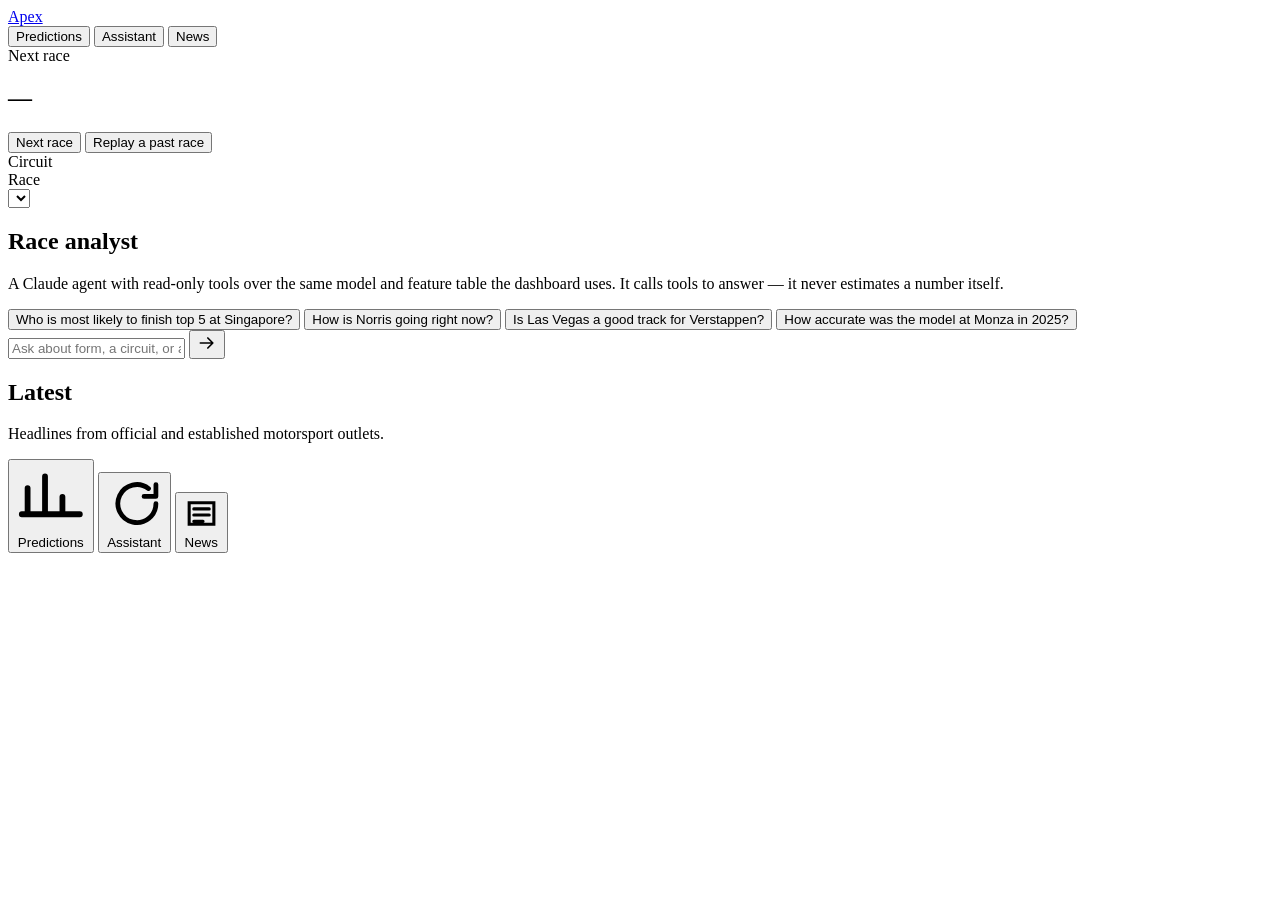
==== webapp/static/index.html @ 256c5e65 "Add web app over the trained top-5 model Serves three things from one FastAPI process: a determinist" ====
<!doctype html>
<html lang="en">
<head>
<meta charset="utf-8">
<meta name="viewport" content="width=device-width, initial-scale=1, viewport-fit=cover">
<title>Apex — F1 Top-5 Predictions</title>
<meta name="description" content="Machine-learning top-5 finish predictions for Formula 1, from pre-qualifying form alone.">
<link rel="stylesheet" href="/styles.css">
</head>
<body>

<header class="nav">
  <div class="nav__inner">
    <a class="brand" href="#" data-tab="predictions">
      <span class="brand__mark" aria-hidden="true"></span>
      <span class="brand__name">Apex</span>
    </a>
    <nav class="nav__tabs" role="tablist">
      <button class="nav__tab is-active" data-tab="predictions" role="tab">Predictions</button>
      <button class="nav__tab" data-tab="assistant" role="tab">Assistant</button>
      <button class="nav__tab" data-tab="news" role="tab">News</button>
    </nav>
    <div class="nav__status" id="nav-status" title="Data status"></div>
  </div>
</header>

<main id="main">

  <!-- ============================ PREDICTIONS ============================ -->
  <section class="tab is-active" id="tab-predictions" role="tabpanel">

    <div class="hero" id="hero">
      <div class="hero__art" id="hero-art" aria-hidden="true"></div>
      <div class="hero__scrim"></div>
      <div class="hero__body">
        <div class="hero__eyebrow" id="hero-eyebrow">Next race</div>
        <h1 class="hero__title" id="hero-title">—</h1>
        <div class="hero__meta" id="hero-meta"></div>
      </div>
    </div>

    <div class="wrap">
      <div class="segmented" role="tablist" aria-label="Prediction mode">
        <button class="segmented__opt is-active" data-mode="upcoming">Next race</button>
        <button class="segmented__opt" data-mode="replay">Replay a past race</button>
      </div>

      <div class="picker" id="picker-upcoming">
        <div class="picker__label">Circuit</div>
        <div class="chips" id="circuit-chips"></div>
      </div>

      <div class="picker is-hidden" id="picker-replay">
        <div class="picker__label">Race</div>
        <select class="select" id="race-select"></select>
      </div>

      <div class="notice is-hidden" id="predictions-notice"></div>

      <div class="scoreline is-hidden" id="scoreline"></div>

      <div class="grid" id="driver-list"></div>

      <p class="footnote" id="predictions-footnote"></p>
    </div>
  </section>

  <!-- ============================= ASSISTANT ============================= -->
  <section class="tab" id="tab-assistant" role="tabpanel">
    <div class="wrap wrap--narrow">
      <div class="pagehead">
        <h2 class="pagehead__title">Race analyst</h2>
        <p class="pagehead__sub">
          A Claude agent with read-only tools over the same model and feature table the
          dashboard uses. It calls tools to answer — it never estimates a number itself.
        </p>
      </div>

      <div class="notice is-hidden" id="assistant-notice"></div>

      <div class="chat" id="chat"></div>

      <div class="suggestions" id="suggestions">
        <button class="chip chip--ghost">Who is most likely to finish top 5 at Singapore?</button>
        <button class="chip chip--ghost">How is Norris going right now?</button>
        <button class="chip chip--ghost">Is Las Vegas a good track for Verstappen?</button>
        <button class="chip chip--ghost">How accurate was the model at Monza in 2025?</button>
      </div>

      <form class="composer" id="composer">
        <input class="composer__input" id="composer-input" autocomplete="off"
               placeholder="Ask about form, a circuit, or a prediction…">
        <button class="composer__send" id="composer-send" aria-label="Send">
          <svg viewBox="0 0 24 24" width="20" height="20" aria-hidden="true">
            <path d="M4 12h15M13 6l6 6-6 6" fill="none" stroke="currentColor"
                  stroke-width="2" stroke-linecap="round" stroke-linejoin="round"/>
          </svg>
        </button>
      </form>
    </div>
  </section>

  <!-- =============================== NEWS =============================== -->
  <section class="tab" id="tab-news" role="tabpanel">
    <div class="wrap">
      <div class="pagehead">
        <h2 class="pagehead__title">Latest</h2>
        <p class="pagehead__sub" id="news-sources">Headlines from official and established motorsport outlets.</p>
      </div>
      <div class="notice is-hidden" id="news-notice"></div>
      <div class="news" id="news-list"></div>
    </div>
  </section>

</main>

<nav class="tabbar">
  <button class="tabbar__tab is-active" data-tab="predictions">
    <svg viewBox="0 0 24 24" aria-hidden="true"><path d="M4 18V9M10 18V5M16 18v-6M22 18H2" fill="none" stroke="currentColor" stroke-width="2" stroke-linecap="round"/></svg>
    <span>Predictions</span>
  </button>
  <button class="tabbar__tab" data-tab="assistant">
    <svg viewBox="0 0 24 24" aria-hidden="true"><path d="M21 12a8 8 0 1 1-3.1-6.3M21 4v5h-5" fill="none" stroke="currentColor" stroke-width="2" stroke-linecap="round" stroke-linejoin="round"/></svg>
    <span>Assistant</span>
  </button>
  <button class="tabbar__tab" data-tab="news">
    <svg viewBox="0 0 24 24" aria-hidden="true"><path d="M4 5h16v14H4zM7 9h10M7 13h10M7 17h6" fill="none" stroke="currentColor" stroke-width="2" stroke-linecap="round"/></svg>
    <span>News</span>
  </button>
</nav>

<script src="/app.js"></script>
</body>
</html>
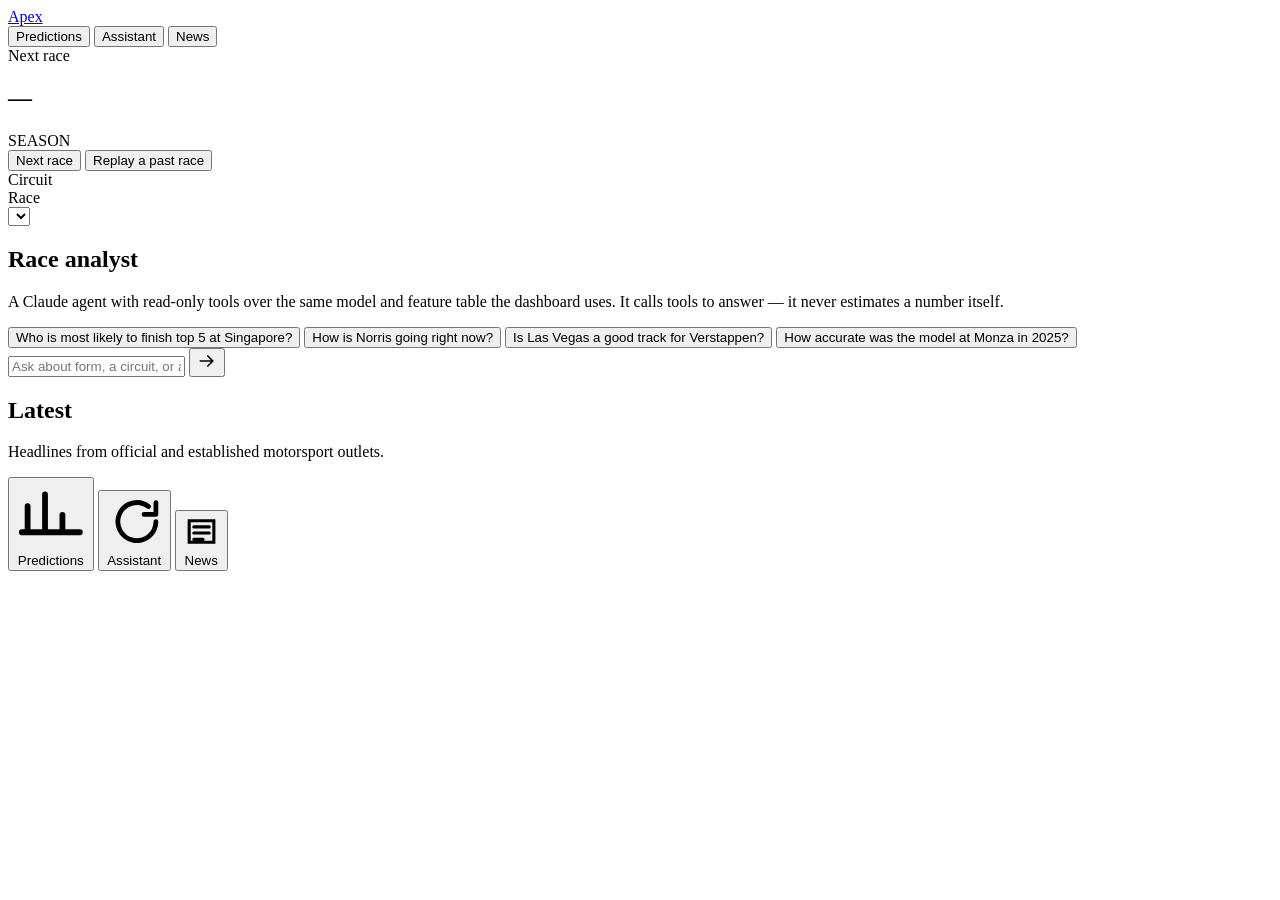
==== commit dc748c72: "Add driver/team photos, a season progress strip, and news filtering Three additions to the site:  - " ====
--- a/webapp/static/index.html
+++ b/webapp/static/index.html
@@ -40,6 +40,11 @@
     </div>
 
     <div class="wrap">
+      <div class="season is-hidden" id="season">
+        <div class="season__label" id="season-label">SEASON</div>
+        <div class="season__track" id="season-track"></div>
+      </div>
+
       <div class="segmented" role="tablist" aria-label="Prediction mode">
         <button class="segmented__opt is-active" data-mode="upcoming">Next race</button>
         <button class="segmented__opt" data-mode="replay">Replay a past race</button>
@@ -107,6 +112,7 @@
         <h2 class="pagehead__title">Latest</h2>
         <p class="pagehead__sub" id="news-sources">Headlines from official and established motorsport outlets.</p>
       </div>
+      <div class="chips" id="news-filter"></div>
       <div class="notice is-hidden" id="news-notice"></div>
       <div class="news" id="news-list"></div>
     </div>
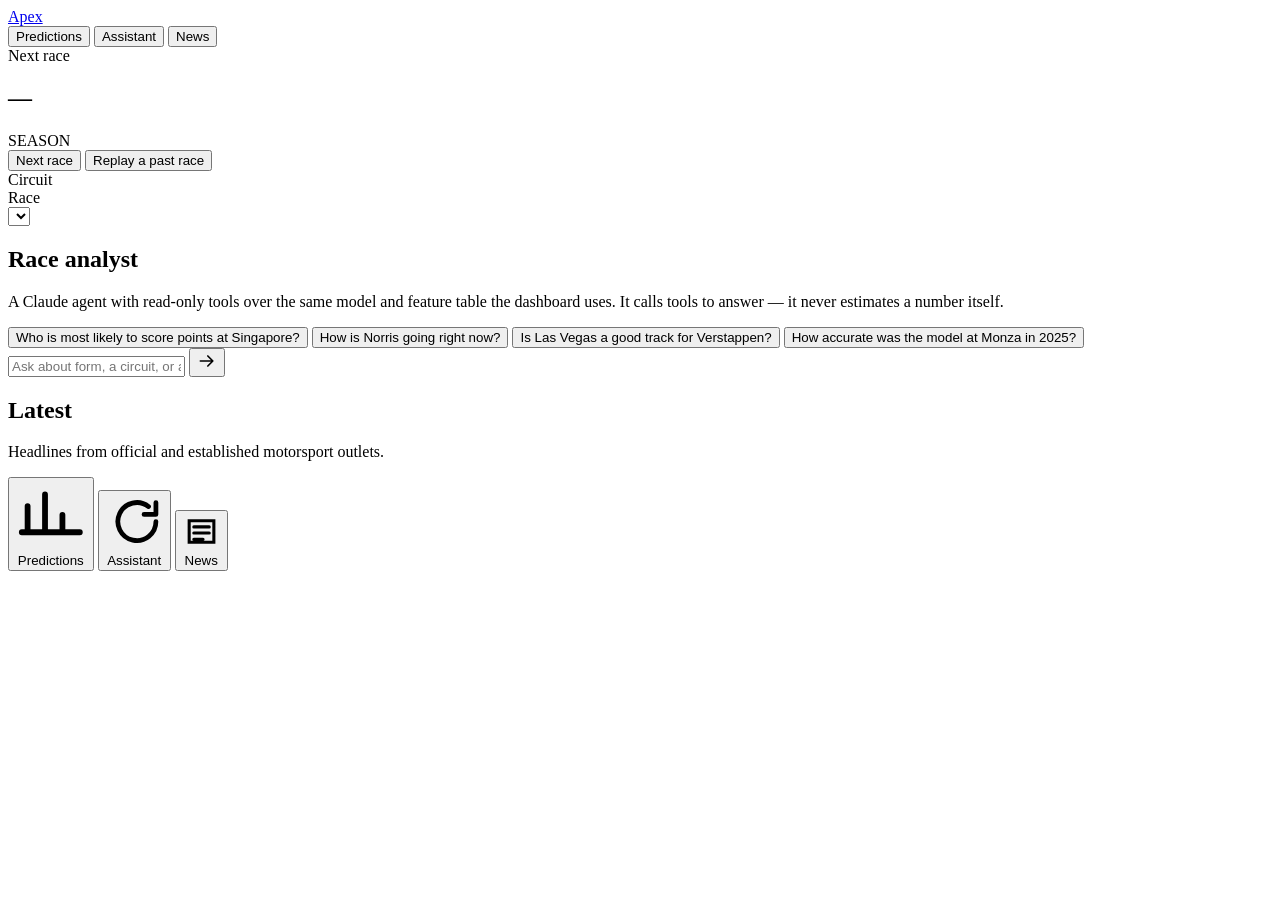
==== commit f08d1726: "Retarget the model to top-10/points, drop Autosport, widen news errors Redefines the model's target " ====
--- a/webapp/static/index.html
+++ b/webapp/static/index.html
@@ -3,8 +3,8 @@
 <head>
 <meta charset="utf-8">
 <meta name="viewport" content="width=device-width, initial-scale=1, viewport-fit=cover">
-<title>Apex — F1 Top-5 Predictions</title>
-<meta name="description" content="Machine-learning top-5 finish predictions for Formula 1, from pre-qualifying form alone.">
+<title>Apex — F1 Points-Finish Predictions</title>
+<meta name="description" content="Machine-learning points-finish (top 10) predictions for Formula 1, from pre-qualifying form alone.">
 <link rel="stylesheet" href="/styles.css">
 </head>
 <body>
@@ -86,7 +86,7 @@
       <div class="chat" id="chat"></div>
 
       <div class="suggestions" id="suggestions">
-        <button class="chip chip--ghost">Who is most likely to finish top 5 at Singapore?</button>
+        <button class="chip chip--ghost">Who is most likely to score points at Singapore?</button>
         <button class="chip chip--ghost">How is Norris going right now?</button>
         <button class="chip chip--ghost">Is Las Vegas a good track for Verstappen?</button>
         <button class="chip chip--ghost">How accurate was the model at Monza in 2025?</button>
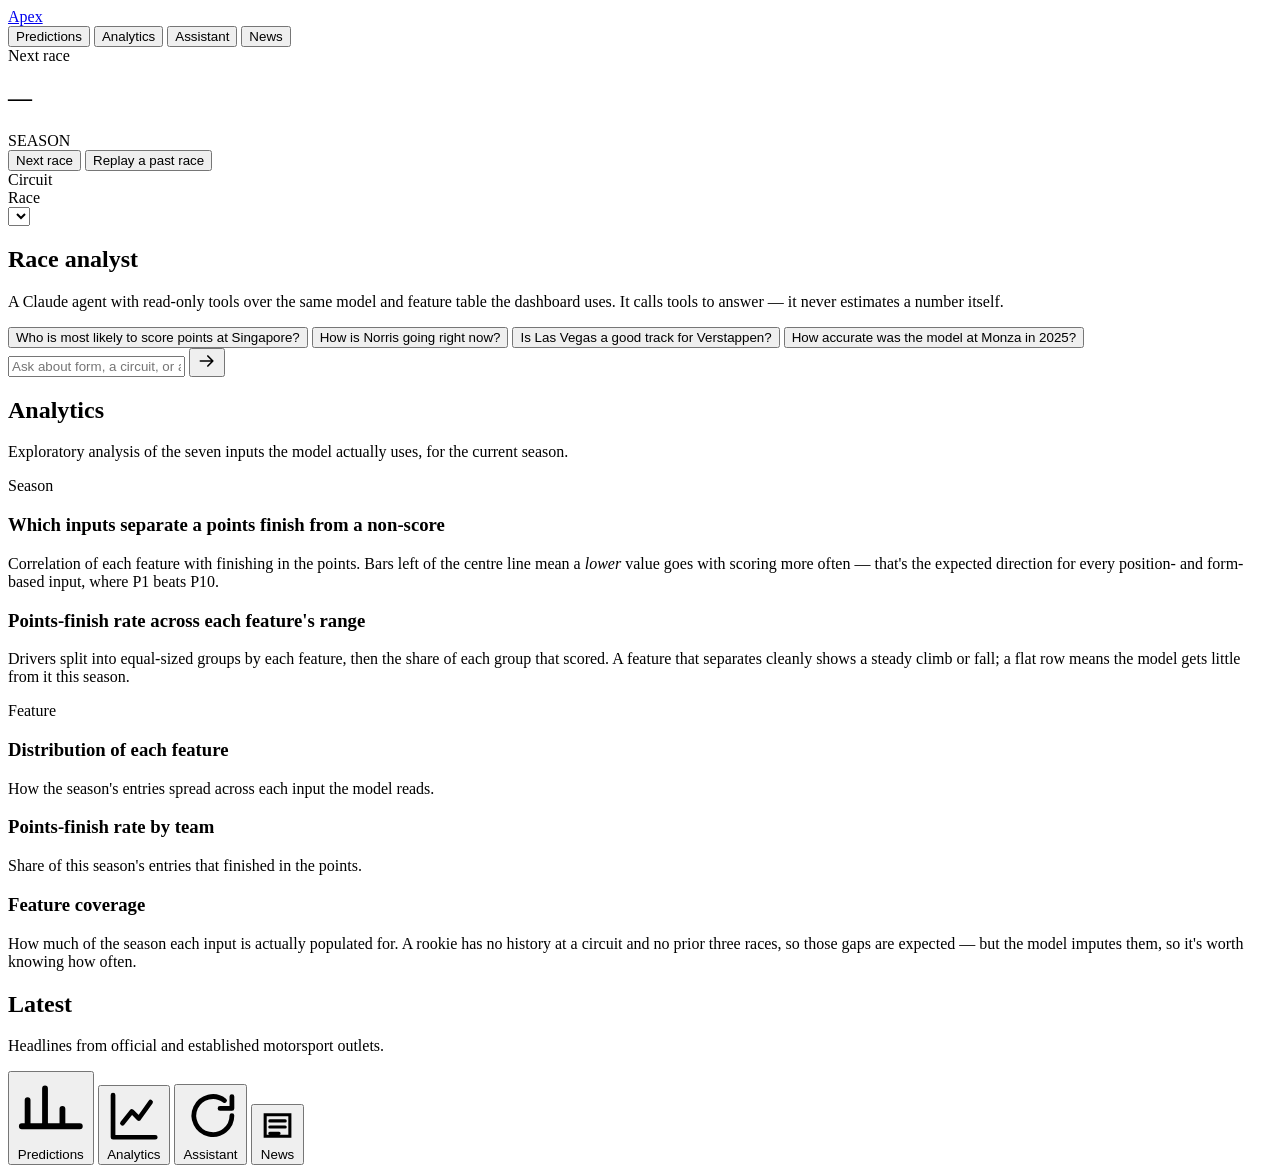
==== commit a05cbb18: "Add a current-season analytics page, shared with the notebook The dashboard showed what the model pr" ====
--- a/webapp/static/index.html
+++ b/webapp/static/index.html
@@ -17,6 +17,7 @@
     </a>
     <nav class="nav__tabs" role="tablist">
       <button class="nav__tab is-active" data-tab="predictions" role="tab">Predictions</button>
+      <button class="nav__tab" data-tab="analytics" role="tab">Analytics</button>
       <button class="nav__tab" data-tab="assistant" role="tab">Assistant</button>
       <button class="nav__tab" data-tab="news" role="tab">News</button>
     </nav>
@@ -105,6 +106,83 @@
     </div>
   </section>
 
+  <!-- ============================= ANALYTICS ============================= -->
+  <section class="tab" id="tab-analytics" role="tabpanel">
+    <div class="wrap">
+      <div class="pagehead">
+        <h2 class="pagehead__title">Analytics</h2>
+        <p class="pagehead__sub" id="analytics-sub">
+          Exploratory analysis of the seven inputs the model actually uses, for the current season.
+        </p>
+      </div>
+
+      <div class="picker" id="analytics-season">
+        <div class="picker__label">Season</div>
+        <div class="chips" id="analytics-years"></div>
+      </div>
+
+      <div class="notice is-hidden" id="analytics-notice"></div>
+
+      <div class="statcards" id="analytics-cards"></div>
+
+      <div class="panel">
+        <div class="panel__head">
+          <h3 class="panel__title">Which inputs separate a points finish from a non-score</h3>
+          <p class="panel__sub">
+            Correlation of each feature with finishing in the points. Bars left of the centre line mean a
+            <i>lower</i> value goes with scoring more often — that's the expected direction for every
+            position- and form-based input, where P1 beats P10.
+          </p>
+        </div>
+        <div id="chart-correlation"></div>
+      </div>
+
+      <div class="panel">
+        <div class="panel__head">
+          <h3 class="panel__title">Points-finish rate across each feature's range</h3>
+          <p class="panel__sub">
+            Drivers split into equal-sized groups by each feature, then the share of each group that
+            scored. A feature that separates cleanly shows a steady climb or fall; a flat row means the
+            model gets little from it this season.
+          </p>
+        </div>
+        <div class="picker__label" style="margin-bottom:9px">Feature</div>
+        <div class="chips" id="analytics-feature-chips"></div>
+        <div id="chart-bucket"></div>
+      </div>
+
+      <div class="panel">
+        <div class="panel__head">
+          <h3 class="panel__title">Distribution of each feature</h3>
+          <p class="panel__sub">How the season's entries spread across each input the model reads.</p>
+        </div>
+        <div class="smallmultiples" id="chart-distributions"></div>
+      </div>
+
+      <div class="panel">
+        <div class="panel__head">
+          <h3 class="panel__title">Points-finish rate by team</h3>
+          <p class="panel__sub">Share of this season's entries that finished in the points.</p>
+        </div>
+        <div id="chart-teams"></div>
+      </div>
+
+      <div class="panel">
+        <div class="panel__head">
+          <h3 class="panel__title">Feature coverage</h3>
+          <p class="panel__sub">
+            How much of the season each input is actually populated for. A rookie has no history at a
+            circuit and no prior three races, so those gaps are expected — but the model imputes them,
+            so it's worth knowing how often.
+          </p>
+        </div>
+        <div id="analytics-coverage"></div>
+      </div>
+
+      <p class="footnote" id="analytics-footnote"></p>
+    </div>
+  </section>
+
   <!-- =============================== NEWS =============================== -->
   <section class="tab" id="tab-news" role="tabpanel">
     <div class="wrap">
@@ -125,6 +203,10 @@
     <svg viewBox="0 0 24 24" aria-hidden="true"><path d="M4 18V9M10 18V5M16 18v-6M22 18H2" fill="none" stroke="currentColor" stroke-width="2" stroke-linecap="round"/></svg>
     <span>Predictions</span>
   </button>
+  <button class="tabbar__tab" data-tab="analytics">
+    <svg viewBox="0 0 24 24" aria-hidden="true"><path d="M3 3v18h18M7 15l4-5 3 3 5-7" fill="none" stroke="currentColor" stroke-width="2" stroke-linecap="round" stroke-linejoin="round"/></svg>
+    <span>Analytics</span>
+  </button>
   <button class="tabbar__tab" data-tab="assistant">
     <svg viewBox="0 0 24 24" aria-hidden="true"><path d="M21 12a8 8 0 1 1-3.1-6.3M21 4v5h-5" fill="none" stroke="currentColor" stroke-width="2" stroke-linecap="round" stroke-linejoin="round"/></svg>
     <span>Assistant</span>
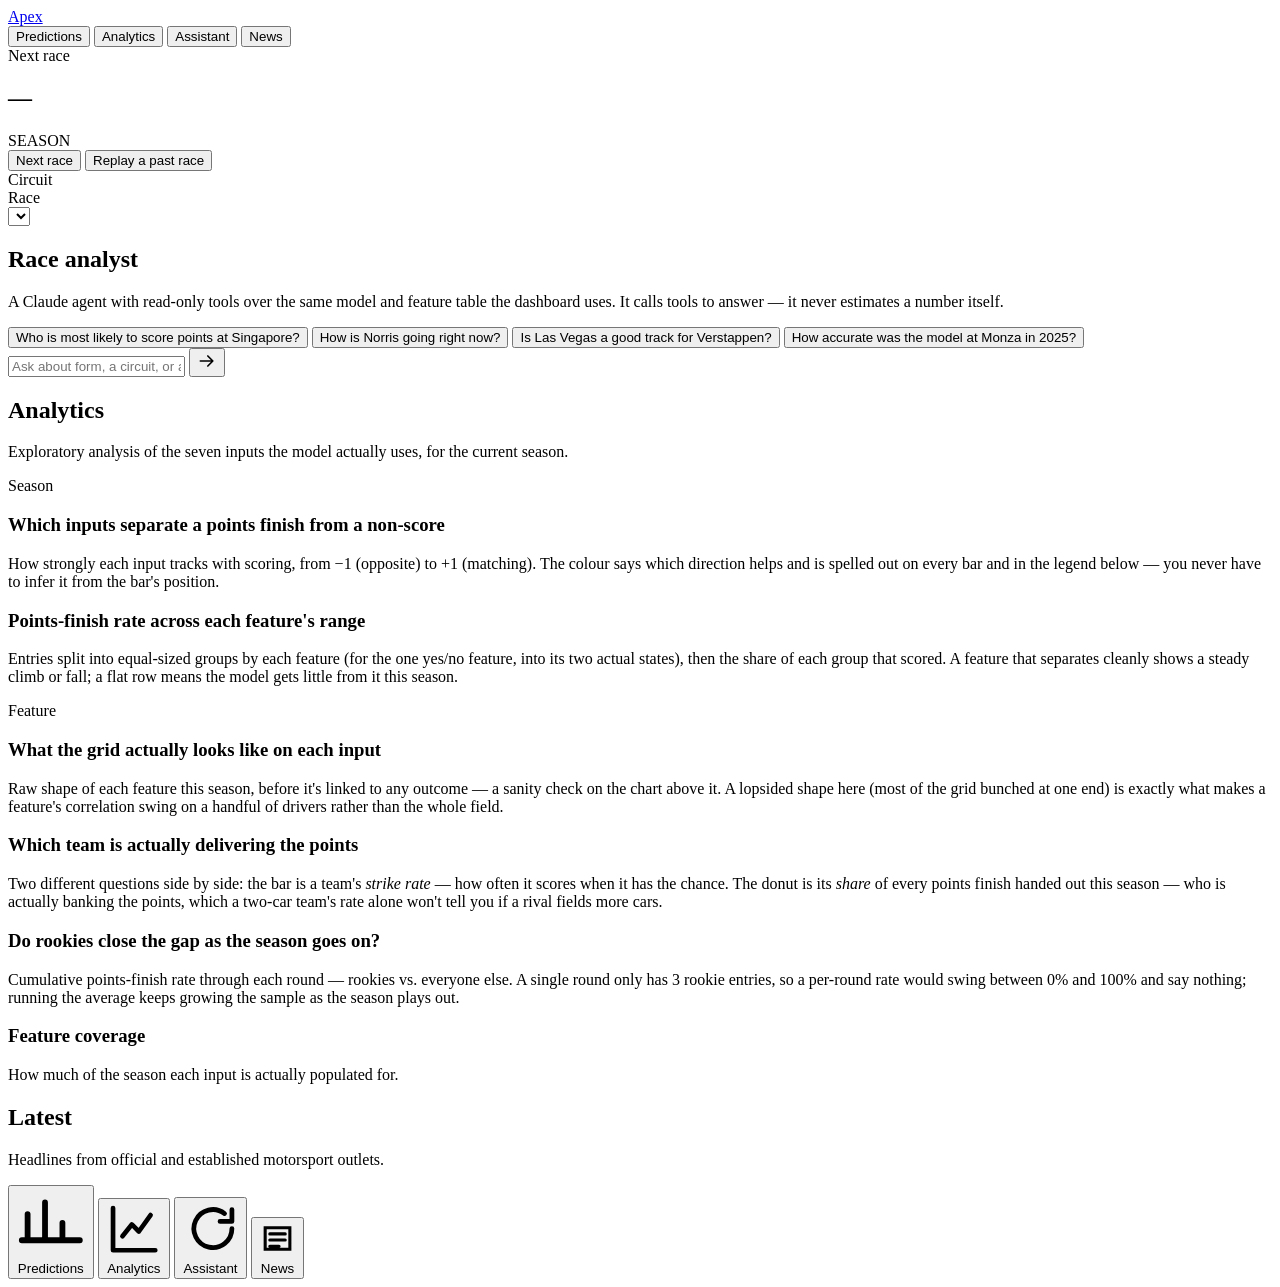
==== commit 36f1f5f7: "Make the analytics page self-explanatory, and add two insight-forward charts Four usability problems" ====
--- a/webapp/static/index.html
+++ b/webapp/static/index.html
@@ -129,9 +129,9 @@
         <div class="panel__head">
           <h3 class="panel__title">Which inputs separate a points finish from a non-score</h3>
           <p class="panel__sub">
-            Correlation of each feature with finishing in the points. Bars left of the centre line mean a
-            <i>lower</i> value goes with scoring more often — that's the expected direction for every
-            position- and form-based input, where P1 beats P10.
+            How strongly each input tracks with scoring, from −1 (opposite) to +1 (matching). The colour
+            says which direction helps and is spelled out on every bar and in the legend below — you
+            never have to infer it from the bar's position.
           </p>
         </div>
         <div id="chart-correlation"></div>
@@ -141,9 +141,10 @@
         <div class="panel__head">
           <h3 class="panel__title">Points-finish rate across each feature's range</h3>
           <p class="panel__sub">
-            Drivers split into equal-sized groups by each feature, then the share of each group that
-            scored. A feature that separates cleanly shows a steady climb or fall; a flat row means the
-            model gets little from it this season.
+            Entries split into equal-sized groups by each feature (for the one yes/no feature, into its
+            two actual states), then the share of each group that scored. A feature that separates
+            cleanly shows a steady climb or fall; a flat row means the model gets little from it this
+            season.
           </p>
         </div>
         <div class="picker__label" style="margin-bottom:9px">Feature</div>
@@ -153,27 +154,49 @@
 
       <div class="panel">
         <div class="panel__head">
-          <h3 class="panel__title">Distribution of each feature</h3>
-          <p class="panel__sub">How the season's entries spread across each input the model reads.</p>
+          <h3 class="panel__title">What the grid actually looks like on each input</h3>
+          <p class="panel__sub">
+            Raw shape of each feature this season, before it's linked to any outcome — a sanity check on
+            the chart above it. A lopsided shape here (most of the grid bunched at one end) is exactly
+            what makes a feature's correlation swing on a handful of drivers rather than the whole field.
+          </p>
         </div>
         <div class="smallmultiples" id="chart-distributions"></div>
       </div>
 
       <div class="panel">
         <div class="panel__head">
-          <h3 class="panel__title">Points-finish rate by team</h3>
-          <p class="panel__sub">Share of this season's entries that finished in the points.</p>
-        </div>
-        <div id="chart-teams"></div>
+          <h3 class="panel__title">Which team is actually delivering the points</h3>
+          <p class="panel__sub">
+            Two different questions side by side: the bar is a team's <i>strike rate</i> — how often it
+            scores when it has the chance. The donut is its <i>share</i> of every points finish handed out
+            this season — who is actually banking the points, which a two-car team's rate alone won't
+            tell you if a rival fields more cars.
+          </p>
+        </div>
+        <div class="teamsplit">
+          <div id="chart-teams"></div>
+          <div id="chart-team-share"></div>
+        </div>
+      </div>
+
+      <div class="panel">
+        <div class="panel__head">
+          <h3 class="panel__title">Do rookies close the gap as the season goes on?</h3>
+          <p class="panel__sub" id="trend-sub">
+            Cumulative points-finish rate through each round — rookies vs. everyone else. A single
+            round only has 3 rookie entries, so a per-round rate would swing between 0% and 100% and
+            say nothing; running the average keeps growing the sample as the season plays out.
+          </p>
+        </div>
+        <div id="chart-trend"></div>
       </div>
 
       <div class="panel">
         <div class="panel__head">
           <h3 class="panel__title">Feature coverage</h3>
-          <p class="panel__sub">
-            How much of the season each input is actually populated for. A rookie has no history at a
-            circuit and no prior three races, so those gaps are expected — but the model imputes them,
-            so it's worth knowing how often.
+          <p class="panel__sub" id="coverage-sub">
+            How much of the season each input is actually populated for.
           </p>
         </div>
         <div id="analytics-coverage"></div>
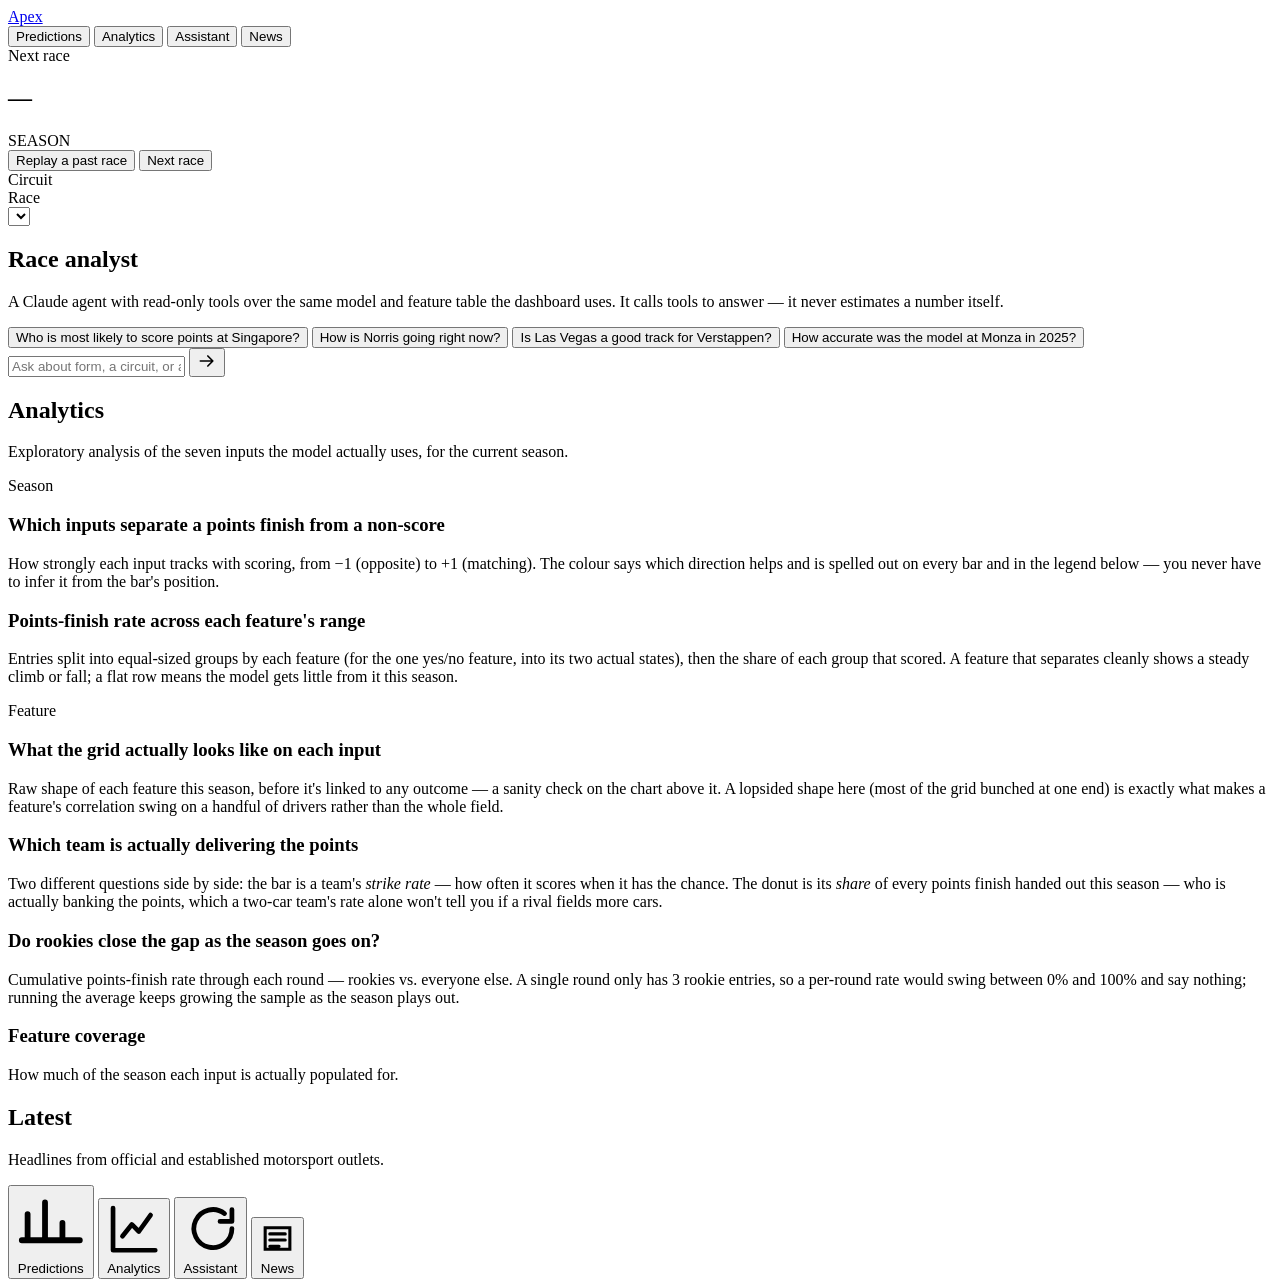
==== commit ed9e1b39: "Fix stale "Next race" circuit, add two missing flags, daily news, swap pills Four independent fixes." ====
--- a/webapp/static/index.html
+++ b/webapp/static/index.html
@@ -47,8 +47,8 @@
       </div>
 
       <div class="segmented" role="tablist" aria-label="Prediction mode">
-        <button class="segmented__opt is-active" data-mode="upcoming">Next race</button>
-        <button class="segmented__opt" data-mode="replay">Replay a past race</button>
+        <button class="segmented__opt is-active" data-mode="replay">Replay a past race</button>
+        <button class="segmented__opt" data-mode="upcoming">Next race</button>
       </div>
 
       <div class="picker" id="picker-upcoming">
